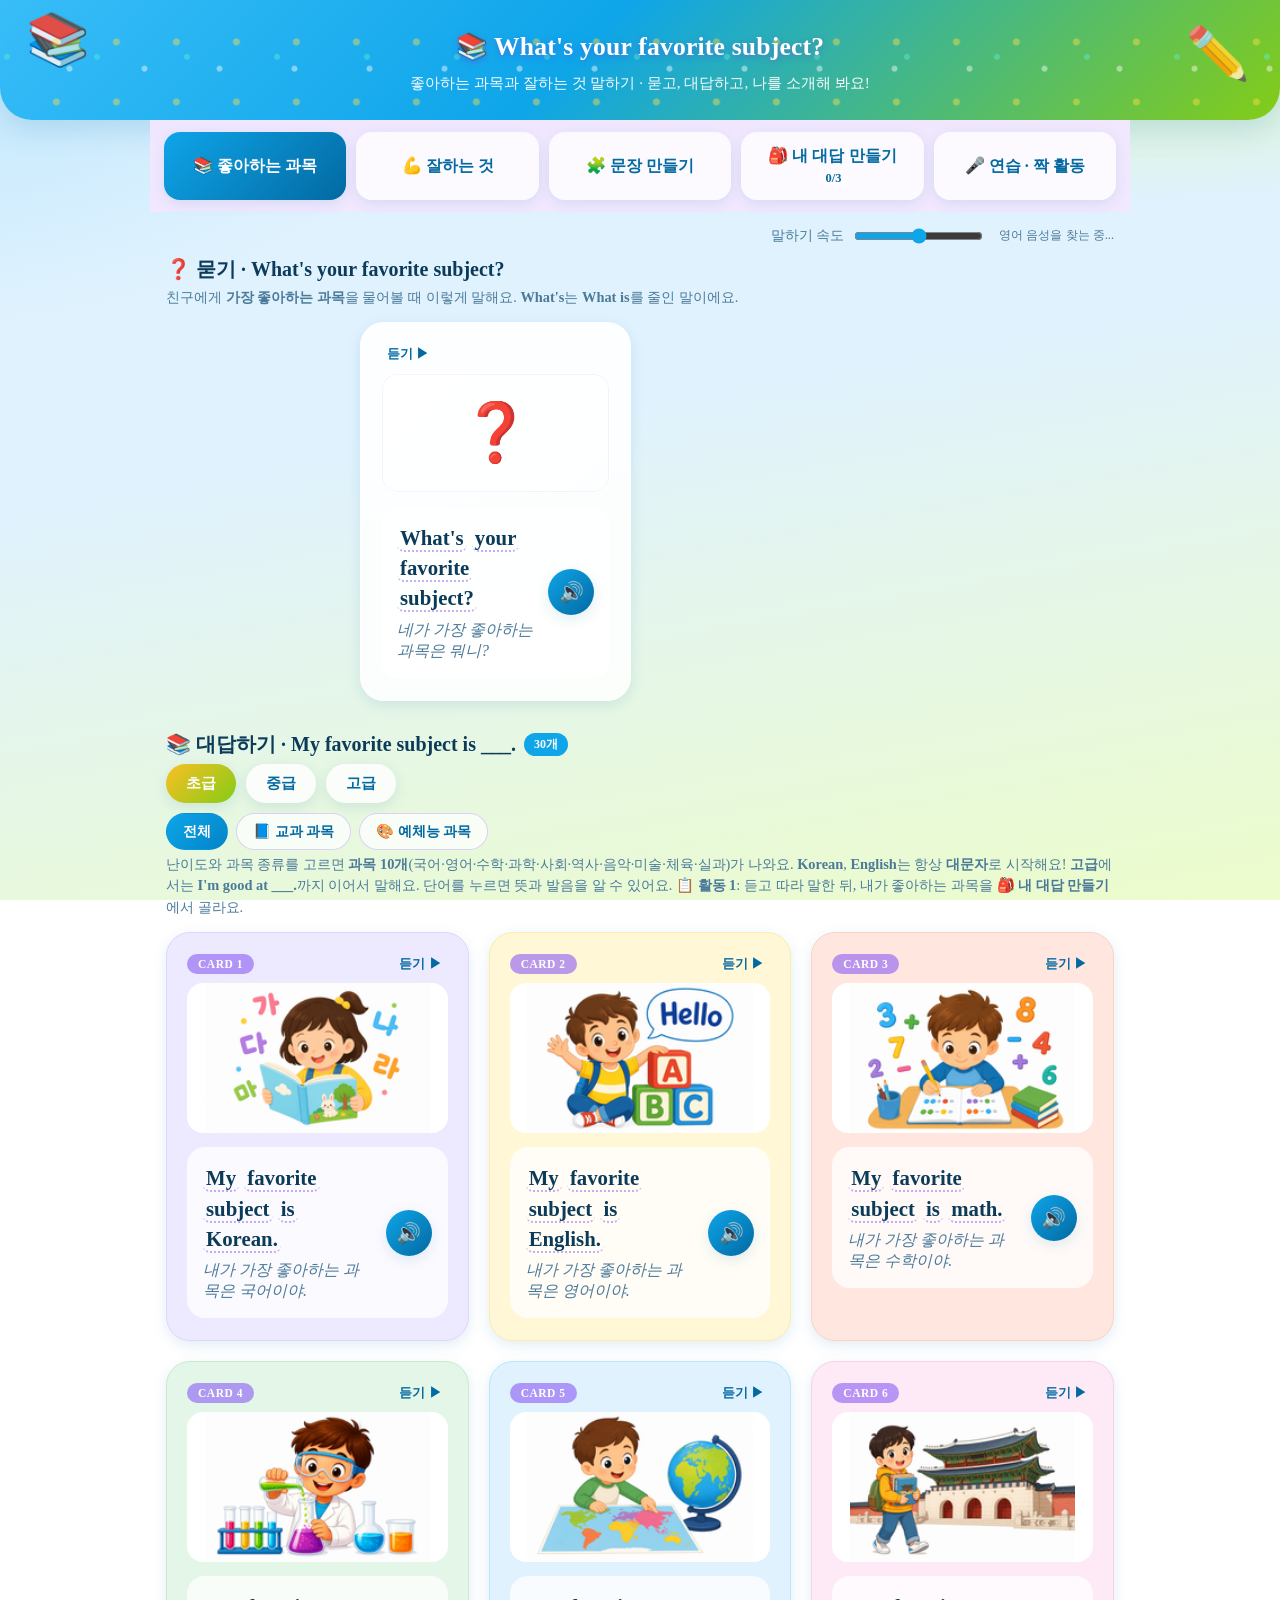
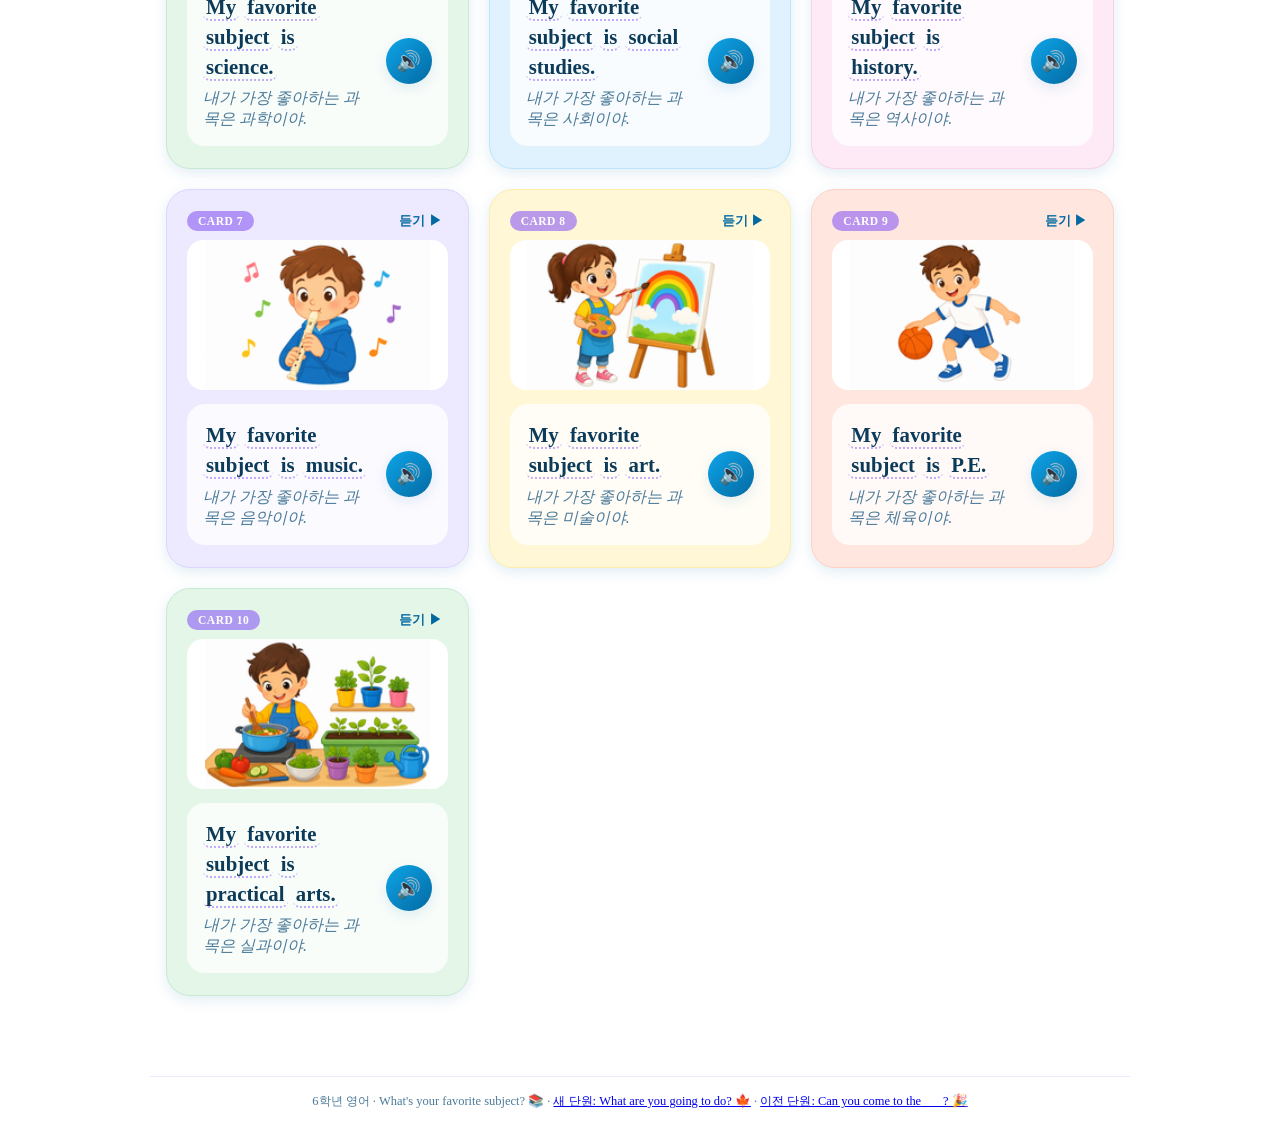
==== favorite-subject/index.html @ bb38588b "Add 'What are you going to do?' unit app (autumn theme) - Root app for Unit 9: activity cards (easy/" ====
<!DOCTYPE html>
<html lang="ko">
<head>
  <meta charset="UTF-8" />
  <meta name="viewport" content="width=device-width, initial-scale=1.0" />
  <title>What's your favorite subject? · 좋아하는 과목 말하기</title>
  <link rel="stylesheet" href="https://hangeul.pstatic.net/hangeul_static/css/nanum-square-round.css" />
  <link rel="stylesheet" href="style.css" />
  <style>
    /* 📚 학교 테마 — 기존 파티 테마 색만 바꿈 */
    :root {
      --bg1: #e0f2fe; --bg2: #ecfccb;
      --primary: #0ea5e9; --primary-dark: #0369a1;
      --accent: #84cc16; --sea: #0284c7;
      --text: #0c3b5a; --muted: #4b7a99;
      --ring: rgba(14, 165, 233, 0.4);
      --shadow: 0 10px 30px rgba(3, 105, 161, 0.16);
      --shadow-sm: 0 4px 14px rgba(3, 105, 161, 0.12);
    }
    body {
      background:
        radial-gradient(900px 500px at 90% -8%, #d9f99d 0%, transparent 55%),
        radial-gradient(1100px 600px at -10% 0%, #bae6fd 0%, transparent 55%),
        linear-gradient(170deg, var(--bg1) 0%, #e0f2fe 45%, var(--bg2) 100%);
      background-attachment: fixed;
    }
    .app-header { background: linear-gradient(135deg, #38bdf8 0%, #0ea5e9 45%, #84cc16 100%); }
    .question-card { max-width: 560px; margin: 0 auto; }
    /* Canva 그림: 잘리지 않게 전체 표시 */
    .card .photo { object-fit: contain; background: #fff; }
  </style>
</head>
<body>
  <header class="app-header">
    <div class="balloon balloon1">📚</div>
    <div class="balloon balloon2">✏️</div>
    <div class="confetti"></div>
    <h1>📚 What's your favorite subject?</h1>
    <p class="subtitle">좋아하는 과목과 잘하는 것 말하기 · 묻고, 대답하고, 나를 소개해 봐요!</p>
  </header>

  <nav class="tabs">
    <button class="tab-btn active" data-tab="suggest">📚 좋아하는 과목</button>
    <button class="tab-btn" data-tab="answer">💪 잘하는 것</button>
    <button class="tab-btn" data-tab="meet">🧩 문장 만들기</button>
    <button class="tab-btn" data-tab="build">🎒 내 대답 만들기 <span id="set-count" class="tab-count">0/3</span></button>
    <button class="tab-btn" data-tab="practice">🎤 연습 · 짝 활동</button>
  </nav>

  <div class="toolbar">
    <label class="speed-control">말하기 속도
      <input id="rate" type="range" min="0.6" max="1.1" step="0.05" value="0.85" />
    </label>
    <span id="voice-status" class="voice-status"></span>
  </div>

  <main>
    <!-- ===== 좋아하는 과목 (My favorite subject is ~.) ===== -->
    <section id="tab-suggest" class="tab-panel active">
      <div class="section-block">
        <h2>❓ 묻기 · What's your favorite subject?</h2>
        <p class="hint">친구에게 <b>가장 좋아하는 과목</b>을 물어볼 때 이렇게 말해요. <b>What's</b>는 <b>What is</b>를 줄인 말이에요.</p>
        <div id="question-grid" class="card-grid question-card"></div>
      </div>
      <div class="section-block">
        <h2>📚 대답하기 · My favorite subject is ___. <span class="count">30개</span></h2>
        <div class="level-switch">
          <button class="level-btn active" data-level="beginner">초급</button>
          <button class="level-btn" data-level="intermediate">중급</button>
          <button class="level-btn" data-level="advanced">고급</button>
        </div>
        <div class="cat-switch">
          <button class="cat-btn active" data-cat="all">전체</button>
          <button class="cat-btn" data-cat="main">📘 교과 과목</button>
          <button class="cat-btn" data-cat="arts">🎨 예체능 과목</button>
        </div>
        <p class="hint">난이도와 과목 종류를 고르면 <b>과목 10개</b>(국어·영어·수학·과학·사회·역사·음악·미술·체육·실과)가 나와요. <b>Korean</b>, <b>English</b>는 항상 <b>대문자</b>로 시작해요! <b>고급</b>에서는 <b>I'm good at ___.</b>까지 이어서 말해요. 단어를 누르면 뜻과 발음을 알 수 있어요. <b>📋 활동 1</b>: 듣고 따라 말한 뒤, 내가 좋아하는 과목을 <b>🎒 내 대답 만들기</b>에서 골라요.</p>
        <div id="suggestion-grid" class="card-grid five"></div>
      </div>
    </section>

    <!-- ===== 잘하는 것 (I'm good at ~.) ===== -->
    <section id="tab-answer" class="tab-panel">
      <p class="hint" style="margin-bottom:18px">💡 좋아하는 과목을 말한 뒤 <b>I'm good at ___.</b> 으로 <b>내가 잘하는 것</b>을 말해요. <b>I'm</b>은 <b>I am</b>을 줄인 말이고, <b>at</b> 뒤에는 <b>singing, dancing</b>처럼 <b>-ing</b> 모양이 와요.</p>
      <div class="section-block">
        <h2>💪 잘하는 것 · I'm good at ___. <span class="count">10개</span></h2>
        <p class="hint">카드를 보고 듣고 따라 말해요.</p>
        <div id="accept-grid" class="card-grid five"></div>
      </div>
      <div class="section-block">
        <h2>✍️ 빈칸 채우기 <span class="count">10개</span></h2>
        <p class="hint">내가 잘하는 것을 골라 빈칸을 채워요.</p>
        <div class="fill-box" id="refuse-fill">
          <div class="fill-pattern">I'm good at <span class="blank" id="refuse-blank">________</span>.</div>
          <div class="fill-ko" id="refuse-ko">나는 ________을(를) 잘해.</div>
          <div class="chip-group-title">💪 잘하는 것 (I'm good at ___.)</div>
          <div id="refuse-chips" class="chip-row wrap"></div>
          <div class="fill-actions" id="refuse-actions"></div>
        </div>
      </div>
    </section>

    <!-- ===== 문장 만들기 (My favorite subject is ~. I'm good at ~.) ===== -->
    <section id="tab-meet" class="tab-panel">
      <p class="hint" style="margin-bottom:18px">💡 <b>What's your favorite subject?</b> 라는 질문을 받으면 <b>좋아하는 과목</b>과 <b>잘하는 것</b>을 이어서 말해 봐요.</p>
      <div class="section-block">
        <h2>🧩 두 문장 이어 말하기 <span class="count">과목 10 · 잘하는 것 10</span></h2>
        <p class="hint">과목과 잘하는 것을 골라 빈칸을 채우면 문장이 완성돼요. 완성된 문장을 들어 보세요.</p>
        <div class="fill-box" id="meet-fill">
          <div class="fill-pattern">My favorite subject is <span class="blank" id="meet-place-blank">________</span><span id="meet-place-dot">.</span> I'm good at <span class="blank" id="meet-time-blank">________</span>.</div>
          <div class="fill-ko" id="meet-ko">내가 가장 좋아하는 과목은 ________이야. 나는 ________을(를) 잘해.</div>
          <div class="chip-group-title">📚 과목 (Subject)</div>
          <div id="meet-place-chips" class="chip-row wrap"></div>
          <div class="chip-group-title">💪 잘하는 것 (Good at)</div>
          <div id="meet-time-chips" class="chip-row wrap"></div>
          <div class="fill-actions" id="meet-actions"></div>
        </div>
      </div>
    </section>

    <!-- ===== 🎒 내 대답 만들기 (카드 3개) ===== -->
    <section id="tab-build" class="tab-panel">
      <div class="section-block">
        <h2>🎒 내 대답 만들기 <span class="count">3개</span></h2>
        <p class="hint"><b>📋 활동 2</b>: 내가 할 대답 카드를 <b>3개</b> 만들어요. 카드마다 <b>좋아하는 과목 1개</b>와 <b>잘하는 것 1개</b>를 고르면 돼요. 다 만들면 아래 <b>📝 활동지에 적기</b> 표를 보고 영어로 옮겨 적고, <b>🎤 연습 · 짝 활동</b>에서 말해 봐요.</p>

        <div class="set-tabs" id="set-tabs">
          <button class="set-tab active" data-set="0">카드 1</button>
          <button class="set-tab" data-set="1">카드 2</button>
          <button class="set-tab" data-set="2">카드 3</button>
        </div>

        <div class="fill-box dialog-box">
          <div class="br-dialogue">
            <div class="br-line line-a">
              <span class="br-who">🙋 친구</span>
              <div class="br-bubble">
                <div class="br-sentence" id="set-question"></div>
                <div class="br-ko">네가 가장 좋아하는 과목은 뭐니?</div>
              </div>
              <button class="speak-btn small" id="set-speak-invite" aria-label="이 줄 듣기">🔊</button>
            </div>
            <div class="br-line line-b">
              <span class="br-who">🙆 나</span>
              <div class="br-bubble">
                <div class="br-sentence">My favorite subject is <span class="blank" id="set-event">________</span><span id="set-event-dot">.</span></div>
                <div class="br-ko" id="set-event-ko">내가 가장 좋아하는 과목은 ________이야.</div>
              </div>
              <button class="speak-btn small" id="set-speak-answer" aria-label="이 줄 듣기">🔊</button>
            </div>
            <div class="br-line line-b">
              <span class="br-who">🙆 나</span>
              <div class="br-bubble">
                <div class="br-sentence">I'm good at <span class="blank" id="set-place">________</span>.</div>
                <div class="br-ko" id="set-meet-ko">나는 ________을(를) 잘해.</div>
              </div>
              <button class="speak-btn small" id="set-speak-meet" aria-label="이 줄 듣기">🔊</button>
            </div>
          </div>
          <div class="dlg-status" id="set-status"></div>
          <div class="fill-actions">
            <button id="set-listen" class="btn primary" disabled>🔊 대화 듣기</button>
            <button id="set-random" class="btn ghost">🎲 무작위로 채우기</button>
            <button id="set-clear" class="btn ghost">🧹 이 카드 비우기</button>
          </div>
        </div>

        <div class="build-step">
          <h3 class="build-label">1️⃣ 좋아하는 과목 고르기 <span class="build-sub">My favorite subject is ___.</span></h3>
          <div id="build-events"></div>
        </div>
        <div class="build-step">
          <h3 class="build-label">2️⃣ 잘하는 것 고르기 <span class="build-sub">I'm good at ___.</span></h3>
          <div id="build-place" class="chip-row wrap"></div>
        </div>
      </div>

      <div class="section-block">
        <h2>📝 활동지에 적기 <span class="count">활동 2</span></h2>
        <p class="hint">영어 문장을 보고 그대로 옮겨 적어요. 🔊를 누르면 읽어 줘요.</p>
        <div id="sheet-summary" class="sheet-table"></div>
      </div>
    </section>

    <!-- ===== 🎤 연습 · 짝 활동 ===== -->
    <section id="tab-practice" class="tab-panel">
      <div class="section-block">
        <h2>👫 짝 활동 카드 <span class="count">활동 3</span></h2>
        <p class="hint"><b>📋 활동 3</b>: 짝에게 <b>What's your favorite subject?</b> 라고 물어요. 친구가 대답하면 활동지에 <b>친구 이름 · 좋아하는 과목 · 잘하는 것</b>을 적어요. 친구가 나에게 물으면 내 카드를 보고 대답해요!</p>
        <div id="pair-cards" class="pair-cards"></div>
      </div>
      <div class="section-block">
        <h2>🎤 컴퓨터와 미리 연습하기</h2>
        <p class="hint">짝 활동 전에 혼자 연습해요. 줄마다 <b>🎙️ 말하기</b>로 정확도를 재고, <b>🎭 역할극</b>에서 내가 <b>A(묻는 사람)</b> 또는 <b>B(대답하는 사람)</b>를 맡으면 컴퓨터가 상대 역할을 읽어 줘요. (Chrome 권장)</p>
        <p id="practice-empty" class="practice-empty">
          아직 만든 카드가 없어요! <b>🎒 내 대답 만들기</b> 탭에서 과목과 잘하는 것을 골라 보세요.
        </p>
        <div id="practice-list" class="practice-list"></div>
      </div>
    </section>

  </main>

  <footer class="app-footer">
    <span class="voice-status">6학년 영어 · What's your favorite subject? 📚 · <a href="../index.html">새 단원: What are you going to do? 🍁</a> · <a href="../invite/index.html">이전 단원: Can you come to the ___? 🎉</a></span>
  </footer>

  <script src="data.js"></script>
  <script src="app.js"></script>
</body>
</html>
---- favorite-subject/style.css ----
:root {
  /* 🎉 파티 테마 — 보라·핑크·풍선 */
  --bg1: #f3e8ff;
  --bg2: #fff1f2;
  --primary: #8b5cf6;     /* 보라 */
  --primary-dark: #6d28d9;/* 진한 보라 */
  --accent: #f472b6;      /* 핑크 */
  --sun: #fbbf24;         /* 노랑(풍선) */
  --sea: #ec4899;         /* 진한 핑크 */
  --pos: #10b981;
  --neg: #f43f5e;
  --wish: #f59e0b;
  --card: rgba(255, 255, 255, 0.88);
  --text: #3b1d5e;
  --muted: #8b6fa8;
  --ring: rgba(139, 92, 246, 0.4);
  --shadow: 0 10px 30px rgba(109, 40, 217, 0.16);
  --shadow-sm: 0 4px 14px rgba(109, 40, 217, 0.12);
  /* 영어는 Comic Sans, 한글은 나눔라운드(NanumSquareRound) */
  --font: "Comic Sans MS", "Comic Sans", "NanumSquareRound", "Chalkboard SE", "Comic Neue", cursive;
}

* { box-sizing: border-box; font-family: var(--font); }

body {
  margin: 0;
  color: var(--text);
  background:
    radial-gradient(900px 500px at 90% -8%, #fbcfe8 0%, transparent 55%),
    radial-gradient(1100px 600px at -10% 0%, #ddd6fe 0%, transparent 55%),
    linear-gradient(170deg, var(--bg1) 0%, #ede9fe 45%, var(--bg2) 100%);
  background-attachment: fixed;
  min-height: 100vh;
  -webkit-tap-highlight-color: transparent;
}

/* ===== Header (파티 배너) ===== */
.app-header {
  position: relative; overflow: hidden;
  text-align: center;
  padding: 30px 16px 26px;
  background: linear-gradient(135deg, #a78bfa 0%, #8b5cf6 45%, #ec4899 100%);
  color: #fff;
  border-radius: 0 0 32px 32px;
  box-shadow: var(--shadow);
}
.app-header h1 { position: relative; z-index: 2; margin: 0; font-size: 1.6rem; letter-spacing: 0.2px; line-height: 1.35; text-shadow: 0 2px 6px rgba(109,40,217,0.35); }
.subtitle { position: relative; z-index: 2; margin: 8px 0 0; opacity: 0.97; font-size: 0.95rem; }
/* 풍선 */
.app-header .balloon {
  position: absolute; z-index: 1; font-size: 3.2rem; opacity: 0.9;
  animation: float 4s ease-in-out infinite;
}
.balloon1 { top: 10px; left: 26px; }
.balloon2 { top: 24px; right: 30px; font-size: 2.6rem; animation-delay: 1.5s; }
@keyframes float { 0%,100% { transform: translateY(0) rotate(-4deg); } 50% { transform: translateY(-10px) rotate(4deg); } }
/* 색종이 */
.app-header .confetti {
  position: absolute; inset: 0; z-index: 1; pointer-events: none;
  background:
    radial-gradient(circle, #fde047 3px, transparent 4px) 12% 20% / 60px 60px repeat,
    radial-gradient(circle, #ffffff 2.5px, transparent 3.5px) 40% 70% / 75px 75px repeat,
    radial-gradient(circle, #5eead4 2.5px, transparent 3.5px) 80% 40% / 90px 90px repeat;
  opacity: 0.45;
}

/* ===== 상단 도구막대 (말하기 속도) ===== */
.toolbar {
  max-width: 980px; margin: 14px auto 0; padding: 0 16px;
  display: flex; align-items: center; justify-content: flex-end; gap: 14px; flex-wrap: wrap;
}

/* ===== Tabs ===== */
.tabs {
  display: flex; gap: 10px; justify-content: center;
  margin: 20px auto; padding: 0 14px; max-width: 980px; flex-wrap: wrap;
}
.tab-btn {
  flex: 1; min-width: 150px; max-width: 240px; padding: 13px 10px;
  border: none; border-radius: 16px;
  background: rgba(255, 255, 255, 0.78);
  color: var(--primary-dark); font-size: 1.02rem; font-weight: 700;
  cursor: pointer; backdrop-filter: blur(6px);
  box-shadow: var(--shadow-sm); transition: transform 0.12s, background 0.2s, color 0.2s;
}
.tab-btn.active {
  background: linear-gradient(135deg, var(--primary), var(--primary-dark));
  color: #fff;
}
.tab-btn:active { transform: scale(0.96); }

main { max-width: 980px; margin: 0 auto; padding: 0 16px 50px; }
.tab-panel { display: none; }
.tab-panel.active { display: block; animation: fade 0.28s ease; }
@keyframes fade { from { opacity: 0; transform: translateY(8px); } to { opacity: 1; } }

/* ===== Sections ===== */
.section-block { margin-bottom: 30px; }
.section-block h2 { font-size: 1.25rem; margin: 10px 0 4px; display: flex; align-items: center; gap: 8px; }
.count {
  font-size: 0.75rem; font-weight: 700; color: #fff;
  background: var(--primary); padding: 3px 10px; border-radius: 20px;
}
.hint { color: var(--muted); margin: 4px 0 14px; font-size: 0.9rem; line-height: 1.5; }

/* ===== Card grid ===== */
.card-grid {
  display: grid;
  grid-template-columns: repeat(auto-fill, minmax(230px, 1fr));
  gap: 18px;
}
.card-grid.five { grid-template-columns: repeat(3, minmax(0, 1fr)); gap: 20px; }

/* ===== 난이도 선택 ===== */
.level-switch { display: flex; gap: 10px; margin: 6px 0 4px; flex-wrap: wrap; }
.level-btn {
  border: none; cursor: pointer;
  padding: 9px 20px; border-radius: 999px;
  background: rgba(255, 255, 255, 0.8);
  color: var(--primary-dark); font-weight: 700; font-size: 0.95rem;
  box-shadow: var(--shadow-sm); transition: transform 0.1s, background 0.2s, color 0.2s;
}
.level-btn.active {
  background: linear-gradient(135deg, var(--sun), var(--accent));
  color: #fff;
}
.level-btn:active { transform: scale(0.95); }

/* ===== 활동 종류 선택 ===== */
.cat-switch { display: flex; gap: 8px; margin: 10px 0 4px; flex-wrap: wrap; }
.cat-btn {
  border: 1.5px solid rgba(139, 92, 246, 0.28); cursor: pointer;
  padding: 8px 16px; border-radius: 999px;
  background: rgba(255, 255, 255, 0.75);
  color: var(--primary-dark); font-weight: 700; font-size: 0.9rem;
  transition: transform 0.1s, background 0.2s, color 0.2s, border-color 0.2s;
}
.cat-btn.active {
  background: linear-gradient(135deg, var(--primary), var(--sea));
  color: #fff; border-color: transparent;
}
.cat-btn:active { transform: scale(0.95); }

.card {
  position: relative;
  background: var(--card);
  border: 1.5px solid rgba(255, 255, 255, 0.7);
  border-radius: 24px;
  padding: 18px 20px 22px;
  box-shadow: var(--shadow-sm);
  transition: transform 0.15s, box-shadow 0.2s;
}
.card:hover { transform: translateY(-3px); box-shadow: var(--shadow); }
.card.speaking { box-shadow: 0 0 0 3px var(--ring), var(--shadow); }

/* 윗줄: CARD 태그 + 듣기 */
.card-top { display: flex; align-items: center; justify-content: space-between; margin-bottom: 6px; }
.card-tag {
  font-size: 0.72rem; font-weight: 800; letter-spacing: 0.5px;
  color: #fff; background: rgba(139, 92, 246, 0.6);
  padding: 4px 11px; border-radius: 999px;
}
.card-tag:empty { display: none; }
.listen-all {
  border: none; cursor: pointer; background: transparent;
  color: var(--primary-dark); font-weight: 800; font-size: 0.82rem;
  padding: 4px 6px; border-radius: 10px; transition: background 0.15s;
}
.listen-all:hover { background: rgba(139, 92, 246, 0.12); }
.listen-all:active { transform: scale(0.94); }

.card .emoji {
  display: flex; align-items: center; justify-content: center;
  height: 120px; margin: 4px 0 14px; border-radius: 16px;
  font-size: 3.6rem; line-height: 1;
  background: linear-gradient(135deg, rgba(255,255,255,0.85), rgba(255,255,255,0.45));
  border: 1.5px solid rgba(255,255,255,0.9);
  box-shadow: inset 0 0 0 1px rgba(139, 92, 246, 0.08);
}
.card .photo {
  display: block; width: 100%; height: 150px; object-fit: cover;
  border-radius: 16px; margin: 4px 0 14px; background: rgba(255,255,255,0.5);
}

/* 안쪽 문장 박스 */
.sentence-box {
  display: flex; align-items: center; gap: 12px;
  background: rgba(255, 255, 255, 0.78);
  border-radius: 18px; padding: 16px 16px;
  text-align: left;
}
.sentence-text { flex: 1; }
.card .en { font-weight: 700; font-size: 1.3rem; line-height: 1.45; color: var(--text); }
.card .ko { color: var(--muted); font-size: 1.0rem; margin-top: 6px; font-style: italic; }

.speak-btn {
  flex-shrink: 0; width: 46px; height: 46px; border: none; cursor: pointer;
  border-radius: 50%; font-size: 1.25rem;
  background: linear-gradient(135deg, var(--primary), var(--primary-dark));
  box-shadow: var(--shadow-sm); transition: transform 0.1s, filter 0.2s;
}
.speak-btn:hover { filter: brightness(1.08); }
.speak-btn:active { transform: scale(0.9); }

/* ===== 카드 파스텔 색 (파티 톤) ===== */
.card.tone-0 { background: #ede9fe; border-color: #ddd6fe; } /* 라벤더 */
.card.tone-1 { background: #fff7d6; border-color: #fdeeaa; } /* 레몬 */
.card.tone-2 { background: #ffe7e0; border-color: #ffd0c4; } /* 코랄 */
.card.tone-3 { background: #e3f6e8; border-color: #c7ebd1; } /* 민트 */
.card.tone-4 { background: #e0f2fe; border-color: #bae6fd; } /* 하늘 */
.card.tone-5 { background: #fdeaf6; border-color: #f7d2e8; } /* 핑크 */

/* 화면이 좁아지면 열 수 줄이기 */
@media (max-width: 900px) {
  .card-grid.five { grid-template-columns: repeat(2, minmax(0, 1fr)); }
}
@media (max-width: 560px) {
  .card-grid.five { grid-template-columns: 1fr; }
}

/* ⭐ 연습 목록 담기 버튼 */
.select-btn {
  width: 100%; margin-top: 12px; border: none; cursor: pointer;
  padding: 11px 14px; border-radius: 14px; font-weight: 800; font-size: 0.92rem;
  background: rgba(255, 255, 255, 0.9); color: var(--primary-dark);
  border: 2px solid rgba(139, 92, 246, 0.3);
  transition: transform 0.1s, background 0.2s, color 0.2s;
}
.select-btn.on { background: linear-gradient(135deg, #fbbf24, #f59e0b); color: #fff; border-color: transparent; }
.select-btn:active { transform: scale(0.97); }

/* 탭의 선택 개수 배지 */
.tab-count {
  display: inline-block; min-width: 20px; padding: 1px 7px; margin-left: 2px;
  font-size: 0.78rem; border-radius: 999px;
  background: rgba(255, 255, 255, 0.45); color: inherit;
}
.tab-btn.active .tab-count { background: rgba(255, 255, 255, 0.3); }

/* ===== 🧩 문장 만들기 ===== */
.builder { max-width: 860px; margin: 0 auto; }
/* ① 할 일  /  ② 언제·어디서·누구와  를 좌우로 나란히 (가로 배열) */
.build-steps { display: grid; grid-template-columns: minmax(0, 1fr) minmax(0, 1fr); gap: 16px; align-items: start; }
.build-steps .build-step { margin-bottom: 0; height: 100%; min-width: 0; }
@media (max-width: 760px) { .build-steps { grid-template-columns: minmax(0, 1fr); } }
.build-step {
  background: rgba(255, 255, 255, 0.7);
  border: 1.5px solid rgba(139, 92, 246, 0.18);
  border-radius: 20px; padding: 16px 18px; margin-bottom: 16px;
  box-shadow: var(--shadow-sm);
}
.build-label { margin: 0 0 10px; font-size: 1.08rem; color: var(--primary-dark); }
.build-sub { font-size: 0.82rem; font-weight: 600; color: var(--muted); }
#build-events .chip-group-title:first-child { margin-top: 0; }
.chip-group-title { margin: 14px 0 7px; font-size: 0.92rem; font-weight: 800; color: var(--primary-dark); }
.chip-row { display: flex; flex-wrap: wrap; gap: 9px; }
.chip {
  border: 2px solid rgba(139, 92, 246, 0.25); cursor: pointer;
  padding: 9px 15px; border-radius: 999px; font-size: 0.95rem; font-weight: 700;
  background: #fff; color: var(--primary-dark);
  transition: transform 0.1s, background 0.2s, color 0.2s, border-color 0.2s;
}
.chip:hover { border-color: var(--primary); }
.chip:active { transform: scale(0.95); }
.chip.act.on { background: linear-gradient(135deg, var(--primary), var(--primary-dark)); color: #fff; border-color: transparent; }
.chip.when.on { background: linear-gradient(135deg, var(--sea), var(--primary)); color: #fff; border-color: transparent; }
.chip.where.on { background: linear-gradient(135deg, var(--sun), var(--accent)); color: #fff; border-color: transparent; }

.build-actions { display: flex; gap: 10px; justify-content: center; margin: 4px 0 18px; flex-wrap: wrap; }
.btn {
  padding: 12px 20px; border: none; border-radius: 14px;
  background: rgba(255, 255, 255, 0.9); color: var(--primary-dark);
  font-size: 1rem; font-weight: 800; cursor: pointer;
  box-shadow: var(--shadow-sm); transition: transform 0.1s, filter 0.2s;
}
.btn:hover { filter: brightness(1.04); }
.btn:active { transform: scale(0.95); }
.btn.primary { background: linear-gradient(135deg, var(--primary), var(--primary-dark)); color: #fff; }
.btn.ghost { background: rgba(255,255,255,0.7); border: 2px solid rgba(139,92,246,0.3); }

.build-result {
  border-radius: 22px; padding: 24px 22px; text-align: center;
  box-shadow: var(--shadow); transition: background 0.2s, border-color 0.2s;
}
.build-result.empty {
  background: rgba(255,255,255,0.6); color: var(--muted);
  border: 2px dashed rgba(139, 92, 246, 0.35); font-size: 1.05rem;
}
.build-result.ok { background: #ecfdf5; border: 2.5px solid var(--pos); }
.build-result.bad { background: #fff7ed; border: 2.5px solid var(--wish); }
.br-badge { font-size: 1.05rem; font-weight: 800; margin-bottom: 10px; }
.build-result.ok .br-badge { color: var(--pos); }
.build-result.bad .br-badge { color: #d97706; }
.br-sentence { font-size: 1.9rem; font-weight: 800; line-height: 1.4; color: var(--primary-dark); margin: 6px 0; }
.br-ko { color: var(--text); font-size: 1.1rem; margin-top: 6px; }
.br-note { color: var(--text); font-size: 1.02rem; line-height: 1.6; margin-top: 4px; }
.br-actions { display: flex; gap: 10px; justify-content: center; margin-top: 18px; flex-wrap: wrap; }

/* 연습 탭 - 담은 문장을 한 그리드에 카드로 펼치기 */
.practice-grid { grid-template-columns: repeat(auto-fill, minmax(250px, 1fr)); gap: 16px; }

/* 연습 카드의 출처 태그 색 */
.card-tag.tag-suggest { background: rgba(139, 92, 246, 0.75); }
.card-tag.tag-answer  { background: linear-gradient(135deg, #34d399, #059669); }
.card-tag.tag-meet    { background: linear-gradient(135deg, #fbbf24, #f59e0b); }
.card-tag.tag-combo   { background: linear-gradient(135deg, #f472b6, #db2777); }

/* 연습 카드는 조금 작게 */
.pcard { padding: 14px 16px 16px; display: flex; flex-direction: column; }
.pcard .photo { height: 108px; margin: 2px 0 10px; }
.pcard .emoji { font-size: 2.5rem; margin: 2px 0 8px; }
.pcard .en { font-size: 1.05rem; }
.pcard .ko { font-size: 0.85rem; margin-top: 4px; }
.pcard .sentence-box { padding: 12px; gap: 10px; }
.pcard .speak-btn { width: 40px; height: 40px; font-size: 1.1rem; }
.pcard .mic-area { margin-top: 12px; }
.pcard .mic-btn { width: 54px; height: 54px; font-size: 1.45rem; }
.pcard .mic-label { font-size: 0.82rem; margin-top: 8px; }
.pcard .pstats { font-size: 0.85rem; padding: 7px 8px; margin-top: 10px; }
.pcard .mic-feedback { font-size: 0.9rem; }
.pcol-title {
  font-size: 1.1rem; margin: 2px 0 12px; padding: 10px 14px; border-radius: 14px;
  background: rgba(255, 255, 255, 0.75); text-align: center;
}
.pcol:first-child .pcol-title { color: var(--primary-dark); border: 2px solid rgba(139,92,246,0.25); }
.pcol:last-child .pcol-title { color: #b45309; border: 2px solid rgba(245,158,11,0.3); }
@media (max-width: 760px) { .practice-cols { grid-template-columns: 1fr; } }

.practice-empty {
  text-align: center; color: var(--muted); font-size: 1rem;
  background: rgba(255, 255, 255, 0.6); border: 2px dashed rgba(139, 92, 246, 0.3);
  border-radius: 16px; padding: 26px 18px; line-height: 1.6;
}
.premove {
  border: none; cursor: pointer; width: 28px; height: 28px; border-radius: 50%;
  font-size: 0.85rem; font-weight: 800; line-height: 1;
  background: rgba(244, 63, 94, 0.12); color: var(--neg);
  transition: transform 0.1s, background 0.2s;
}
.premove:hover { background: rgba(244, 63, 94, 0.22); }
.premove:active { transform: scale(0.9); }
.mic-area { text-align: center; margin-top: 16px; }
.mic-btn {
  width: 66px; height: 66px; border-radius: 50%; border: none; cursor: pointer;
  display: inline-flex; align-items: center; justify-content: center; font-size: 1.8rem;
  background: linear-gradient(135deg, var(--primary), var(--primary-dark)); color: #fff;
  box-shadow: 0 6px 16px rgba(139, 92, 246, 0.4);
  transition: transform 0.1s, background 0.2s, box-shadow 0.2s;
}
.mic-btn:hover { filter: brightness(1.06); }
.mic-btn:active { transform: scale(0.92); }
.mic-btn:disabled { opacity: 0.5; cursor: default; }
.mic-btn.recording {
  background: linear-gradient(135deg, #ef4444, #dc2626);
  animation: micpulse 1s ease-in-out infinite;
}
@keyframes micpulse {
  0%   { box-shadow: 0 0 0 0 rgba(239, 68, 68, 0.55); }
  70%  { box-shadow: 0 0 0 16px rgba(239, 68, 68, 0); }
  100% { box-shadow: 0 0 0 0 rgba(239, 68, 68, 0); }
}
.mic-label { margin-top: 10px; font-size: 0.9rem; font-weight: 700; color: var(--muted); }

.pstats {
  margin-top: 12px; text-align: center; font-size: 0.95rem; color: var(--text);
  background: rgba(255, 255, 255, 0.75); border-radius: 12px; padding: 9px 10px;
}
.pstats .acc { color: var(--primary-dark); }
.pstats .best { color: var(--pos); }
.mic-feedback { margin-top: 10px; text-align: center; font-weight: 700; min-height: 22px; }
.mic-feedback.good { color: var(--pos); }
.mic-feedback.bad { color: var(--neg); }
.mic-feedback .heard { color: var(--muted); font-weight: 500; font-size: 0.85rem; }

/* 클릭 가능한 단어 */
.word {
  cursor: pointer;
  padding: 1px 3px;
  border-radius: 7px;
  border-bottom: 2px dotted rgba(139, 92, 246, 0.5);
  transition: background 0.15s, color 0.15s;
}
.word:hover { background: rgba(139, 92, 246, 0.14); }
.word:active { background: var(--primary); color: #fff; }

/* ===== 단어 뜻 풍선 popup ===== */
.word-popup {
  position: absolute; z-index: 1000;
  min-width: 150px; max-width: 260px;
  background: #fff;
  border: 1.5px solid var(--primary);
  border-radius: 16px;
  padding: 12px 14px;
  box-shadow: 0 12px 30px rgba(15, 58, 77, 0.22);
  text-align: center;
  animation: pop 0.16s ease;
}
.word-popup.hidden { display: none; }
@keyframes pop { from { opacity: 0; transform: scale(0.9); } to { opacity: 1; transform: scale(1); } }
.wp-word { font-size: 1.15rem; font-weight: 800; color: var(--primary-dark); }
.wp-meaning { margin-top: 4px; font-size: 0.98rem; color: var(--text); }
.wp-listen {
  margin-top: 10px; border: none; cursor: pointer;
  background: rgba(139, 92, 246, 0.12); color: var(--primary-dark);
  font-weight: 700; font-size: 0.8rem; padding: 6px 12px; border-radius: 10px;
}
.wp-listen:active { transform: scale(0.95); }

/* ===== Footer ===== */
.app-footer {
  max-width: 980px; margin: 0 auto; padding: 16px;
  display: flex; align-items: center; justify-content: center;
  gap: 12px; flex-wrap: wrap;
  border-top: 1px solid rgba(139, 92, 246, 0.15);
}
.speed-control { font-size: 0.85rem; color: var(--muted); display: flex; align-items: center; gap: 8px; }
.speed-control input { accent-color: var(--primary); }
.voice-status { font-size: 0.78rem; color: var(--muted); }

/* 탭 메뉴는 위에 고정해 어느 영역에서 스크롤하든 항상 보이도록 */
.tabs {
  position: sticky; top: 0; z-index: 30;
  background: rgba(243, 232, 255, 0.92);
  backdrop-filter: blur(6px);
  margin: 0 auto; padding: 12px 14px;
}

/* 시간(Time) 칩 선택 색 */
.chip.with.on { background: linear-gradient(135deg, #38bdf8, #0284c7); color: #fff; border-color: transparent; }
/* 장소(Place) 칩 선택 색 */
.chip.place.on { background: linear-gradient(135deg, #34d399, #059669); color: #fff; border-color: transparent; }

/* 3단계(약속 잡기)는 세 번째 칸에 — 3열 배치, 좁으면 1열 */
.build-steps { grid-template-columns: repeat(3, minmax(0, 1fr)); }
@media (max-width: 1000px) { .build-steps { grid-template-columns: minmax(0, 1fr) minmax(0, 1fr); } }
@media (max-width: 760px) { .build-steps { grid-template-columns: minmax(0, 1fr); } }
/* 거절했을 때 약속 단계 흐리게 */
.build-step.dimmed { opacity: 0.45; filter: grayscale(0.5); }

/* ===== 대화 결과 (A/B 말풍선) ===== */
.br-dialogue { display: flex; flex-direction: column; gap: 10px; margin: 8px 0 4px; text-align: left; }
.br-line { display: flex; align-items: center; gap: 10px; }
.br-line.line-b { flex-direction: row-reverse; }
.br-who { flex-shrink: 0; font-weight: 800; font-size: 0.9rem; color: var(--primary-dark); width: 62px; text-align: center; white-space: nowrap; }
.br-bubble {
  flex: 1; min-width: 0; background: rgba(255,255,255,0.9);
  border-radius: 18px; padding: 12px 16px;
  border: 2px solid rgba(139, 92, 246, 0.2);
}
.line-a .br-bubble { border-bottom-left-radius: 6px; }
.line-b .br-bubble { border-bottom-right-radius: 6px; background: #fdf2f8; border-color: rgba(244, 114, 182, 0.3); }
.br-dialogue .br-sentence { font-size: 1.35rem; margin: 0; }
.br-dialogue .br-ko { font-size: 0.95rem; margin-top: 4px; color: var(--muted); }
.speak-btn.small { width: 38px; height: 38px; font-size: 1rem; }
@media (max-width: 560px) {
  .br-dialogue .br-sentence { font-size: 1.1rem; }
  .br-who { width: 36px; font-size: 0.8rem; }
}

/* ===== 빈칸 채우기 (거절 · 약속) ===== */
.fill-box {
  background: rgba(255, 255, 255, 0.72);
  border: 1.5px solid rgba(139, 92, 246, 0.18);
  border-radius: 22px; padding: 20px 22px; box-shadow: var(--shadow-sm);
}
.fill-pattern {
  font-size: 1.9rem; font-weight: 800; line-height: 1.5; text-align: center;
  color: var(--primary-dark); margin: 4px 0 6px;
}
.fill-pattern .blank {
  display: inline-block; min-width: 120px; padding: 0 8px; border-radius: 12px;
  border-bottom: 4px solid var(--accent); color: var(--muted); letter-spacing: 1px;
}
.fill-pattern .blank.filled { background: #fdf2f8; color: var(--sea); letter-spacing: 0; border-bottom-color: var(--sea); }
.fill-ko { text-align: center; color: var(--text); font-size: 1.05rem; margin-bottom: 8px; }
.fill-box .chip-group-title { margin-top: 16px; }
.fill-actions { display: flex; gap: 10px; justify-content: center; flex-wrap: wrap; margin-top: 18px; }
.fill-actions:empty { display: none; }
@media (max-width: 560px) { .fill-pattern { font-size: 1.35rem; } .fill-pattern .blank { min-width: 90px; } }

/* ===== 🧩 대화 만들기: 말풍선 빈칸 미리보기 ===== */
.dialog-box { margin-bottom: 18px; }
.dlg-mode { display: flex; align-items: center; justify-content: flex-end; gap: 8px; margin-bottom: 10px; }
.dlg-mode-label { font-size: 0.85rem; font-weight: 700; color: var(--muted); }
.br-line.refusing .br-bubble { background: #fff1f2; border-color: #fda4af; }
@media (max-width: 520px) {
  .dlg-mode { justify-content: center; flex-wrap: wrap; }
}
.dialog-box .br-dialogue { margin: 0 0 12px; }
.dialog-box .br-sentence .blank {
  display: inline-block; min-width: 100px; padding: 0 6px; border-radius: 10px;
  border-bottom: 3px solid var(--accent); color: var(--muted); letter-spacing: 1px;
}
.dialog-box .br-sentence .blank.filled { background: #fdf2f8; color: var(--sea); letter-spacing: 0; border-bottom-color: var(--sea); }
.br-line.dimmed { opacity: 0.4; filter: grayscale(0.6); }
.dlg-status {
  text-align: center; font-weight: 800; font-size: 1.02rem; color: var(--primary-dark);
  background: rgba(255,255,255,0.8); border: 2px dashed rgba(139, 92, 246, 0.35);
  border-radius: 14px; padding: 10px 14px;
}
.dlg-status.ok { color: var(--pos); border-style: solid; border-color: var(--pos); background: #ecfdf5; }
.btn:disabled { opacity: 0.45; cursor: default; filter: none; transform: none; }
.btn.on { background: linear-gradient(135deg, #fbbf24, #f59e0b); color: #fff; }
.btn.small { padding: 9px 14px; font-size: 0.9rem; border-radius: 12px; }
.chip-row.wrap { flex-wrap: wrap; }

/* ===== 🎤 내 문장 연습: 목록형 ===== */
.practice-bar { display: flex; align-items: center; justify-content: space-between; gap: 10px; flex-wrap: wrap; margin-bottom: 14px; }
.practice-bar .cat-switch { margin: 0; }
.practice-list { display: flex; flex-direction: column; gap: 14px; }
.pcard {
  background: var(--card); border: 1.5px solid rgba(255,255,255,0.7); border-radius: 20px;
  padding: 12px 16px 14px; box-shadow: var(--shadow-sm);
}
.pcard .card-top { margin-bottom: 4px; }
.ptag-left { display: flex; align-items: center; gap: 8px; }
.ptag-emoji { font-size: 1.3rem; }
.prow { padding: 8px 0; border-top: 1px dashed rgba(139, 92, 246, 0.18); }
.prow:first-of-type, .pcard .card-top + .prow { border-top: none; }
.prow-main { display: flex; align-items: center; gap: 12px; }
.prow-text { flex: 1; min-width: 0; }
.prow-text .en { font-weight: 700; font-size: 1.15rem; line-height: 1.4; color: var(--text); }
.prow-text .ko { color: var(--muted); font-size: 0.9rem; margin-top: 2px; }
.prow-who { display: inline-block; font-size: 0.75rem; font-weight: 800; color: #fff; padding: 1px 8px; border-radius: 999px; margin-bottom: 2px; background: var(--primary); }
.prow.who-b .prow-who { background: var(--sea); }
.prow.who-b .prow-text .en { color: #9d174d; }
.pcard-dialog .prow.who-b { background: #fdf2f8; border-radius: 12px; padding-left: 8px; padding-right: 8px; }
.prow .mic-btn {
  width: auto; height: 42px; border-radius: 999px; padding: 0 14px; gap: 6px; font-size: 1rem;
  box-shadow: 0 4px 12px rgba(139, 92, 246, 0.35);
}
.prow .mic-btn .mic-txt { font-size: 0.88rem; font-weight: 800; }
.prow .pstats { margin: 0; padding: 6px 10px; font-size: 0.82rem; white-space: nowrap; }
.prow .mic-feedback { text-align: left; margin: 6px 0 0 58px; min-height: 0; font-size: 0.9rem; }
.prow.active { background: rgba(254, 226, 226, 0.5); border-radius: 12px; }
.prow.turn { outline: 3px solid var(--sun); outline-offset: -3px; border-radius: 12px; }
.ptools { display: flex; gap: 8px; flex-wrap: wrap; margin-top: 10px; padding-top: 10px; border-top: 1px solid rgba(139, 92, 246, 0.18); }
.role-note { margin-top: 8px; font-weight: 700; font-size: 0.92rem; color: var(--primary-dark); min-height: 20px; }
.role-note:empty { display: none; }
@media (max-width: 640px) {
  .prow-main { flex-wrap: wrap; }
  .prow-text { flex-basis: calc(100% - 50px); }
  .prow .pstats { flex: 1; }
  .prow .mic-feedback { margin-left: 0; }
}

/* ===== 🎒 내 행사 세트 ===== */
.set-tabs { display: flex; gap: 10px; margin: 6px 0 14px; flex-wrap: wrap; }
.set-tab {
  flex: 1; min-width: 120px; border: 2px solid rgba(139, 92, 246, 0.25); cursor: pointer;
  padding: 11px 14px; border-radius: 16px; background: rgba(255,255,255,0.8);
  color: var(--primary-dark); font-weight: 800; font-size: 1rem;
  transition: transform 0.1s, background 0.2s, color 0.2s;
}
.set-tab.done { border-color: var(--pos); }
.set-tab.active { background: linear-gradient(135deg, var(--primary), var(--primary-dark)); color: #fff; border-color: transparent; }
.set-tab:active { transform: scale(0.96); }
.chip.used { opacity: 0.45; }
.chip.used.on { opacity: 1; }
.blank.inline { display: inline-block; min-width: 90px; padding: 0 6px; border-bottom: 3px solid var(--accent); color: var(--muted); border-radius: 8px; }
.blank.inline.filled { color: var(--sea); border-bottom-color: var(--sea); background: #fdf2f8; }
.pset-title { font-weight: 800; color: var(--primary-dark); font-size: 1.05rem; }
.mode-switch { display: flex; gap: 6px; }
.mode-switch .cat-btn { padding: 6px 12px; font-size: 0.85rem; }
@media (max-width: 560px) { .pcard .card-top { flex-wrap: wrap; gap: 8px; } }

/* ===== 📝 워크시트에 적기 ===== */
.sheet-table { display: flex; flex-direction: column; gap: 8px; }
.sheet-row {
  display: grid; grid-template-columns: 150px 1fr 40px; align-items: center; gap: 12px;
  background: rgba(255,255,255,0.85); border: 1.5px solid rgba(139, 92, 246, 0.18);
  border-radius: 14px; padding: 10px 14px;
}
.sheet-row.empty .sheet-val { color: var(--muted); font-style: italic; }
.sheet-label { font-weight: 800; color: var(--primary-dark); font-size: 0.95rem; }
.sheet-val .en { font-weight: 700; font-size: 1.15rem; color: var(--text); }
.sheet-val .ko { font-size: 0.85rem; color: var(--muted); margin-top: 2px; }
@media (max-width: 560px) { .sheet-row { grid-template-columns: 1fr 40px; } .sheet-label { grid-column: 1 / -1; } }

/* ===== 👫 짝 활동 카드 ===== */
.pair-cards { display: grid; grid-template-columns: repeat(3, minmax(0, 1fr)); gap: 16px; }
@media (max-width: 900px) { .pair-cards { grid-template-columns: 1fr; } }
.pair-card { border-radius: 22px; padding: 16px 18px; box-shadow: var(--shadow-sm); border: 1.5px solid rgba(255,255,255,0.8); background: var(--card); }
.pair-card.tone-0 { background: #ede9fe; } .pair-card.tone-1 { background: #fff7d6; } .pair-card.tone-2 { background: #ffe7e0; }
.pair-head { display: flex; align-items: center; justify-content: space-between; margin-bottom: 8px; }
.pair-emoji { font-size: 2rem; }
.pair-line { background: rgba(255,255,255,0.85); border-radius: 14px; padding: 10px 12px; margin-top: 8px; }
.pair-line.friend { background: #fdf2f8; }
.pair-who { font-size: 0.8rem; font-weight: 800; color: var(--primary-dark); margin-bottom: 4px; }
.pair-en { font-weight: 800; font-size: 1.25rem; line-height: 1.4; color: var(--text); }
.pair-choice { display: flex; flex-direction: column; gap: 4px; font-weight: 700; font-size: 1rem; }
.pair-ok { color: var(--pos); } .pair-no { color: var(--neg); }
.pair-note { grid-column: 1 / -1; margin: 4px 0 0; }
.pair-cards .ptools { border-top: none; padding-top: 0; }
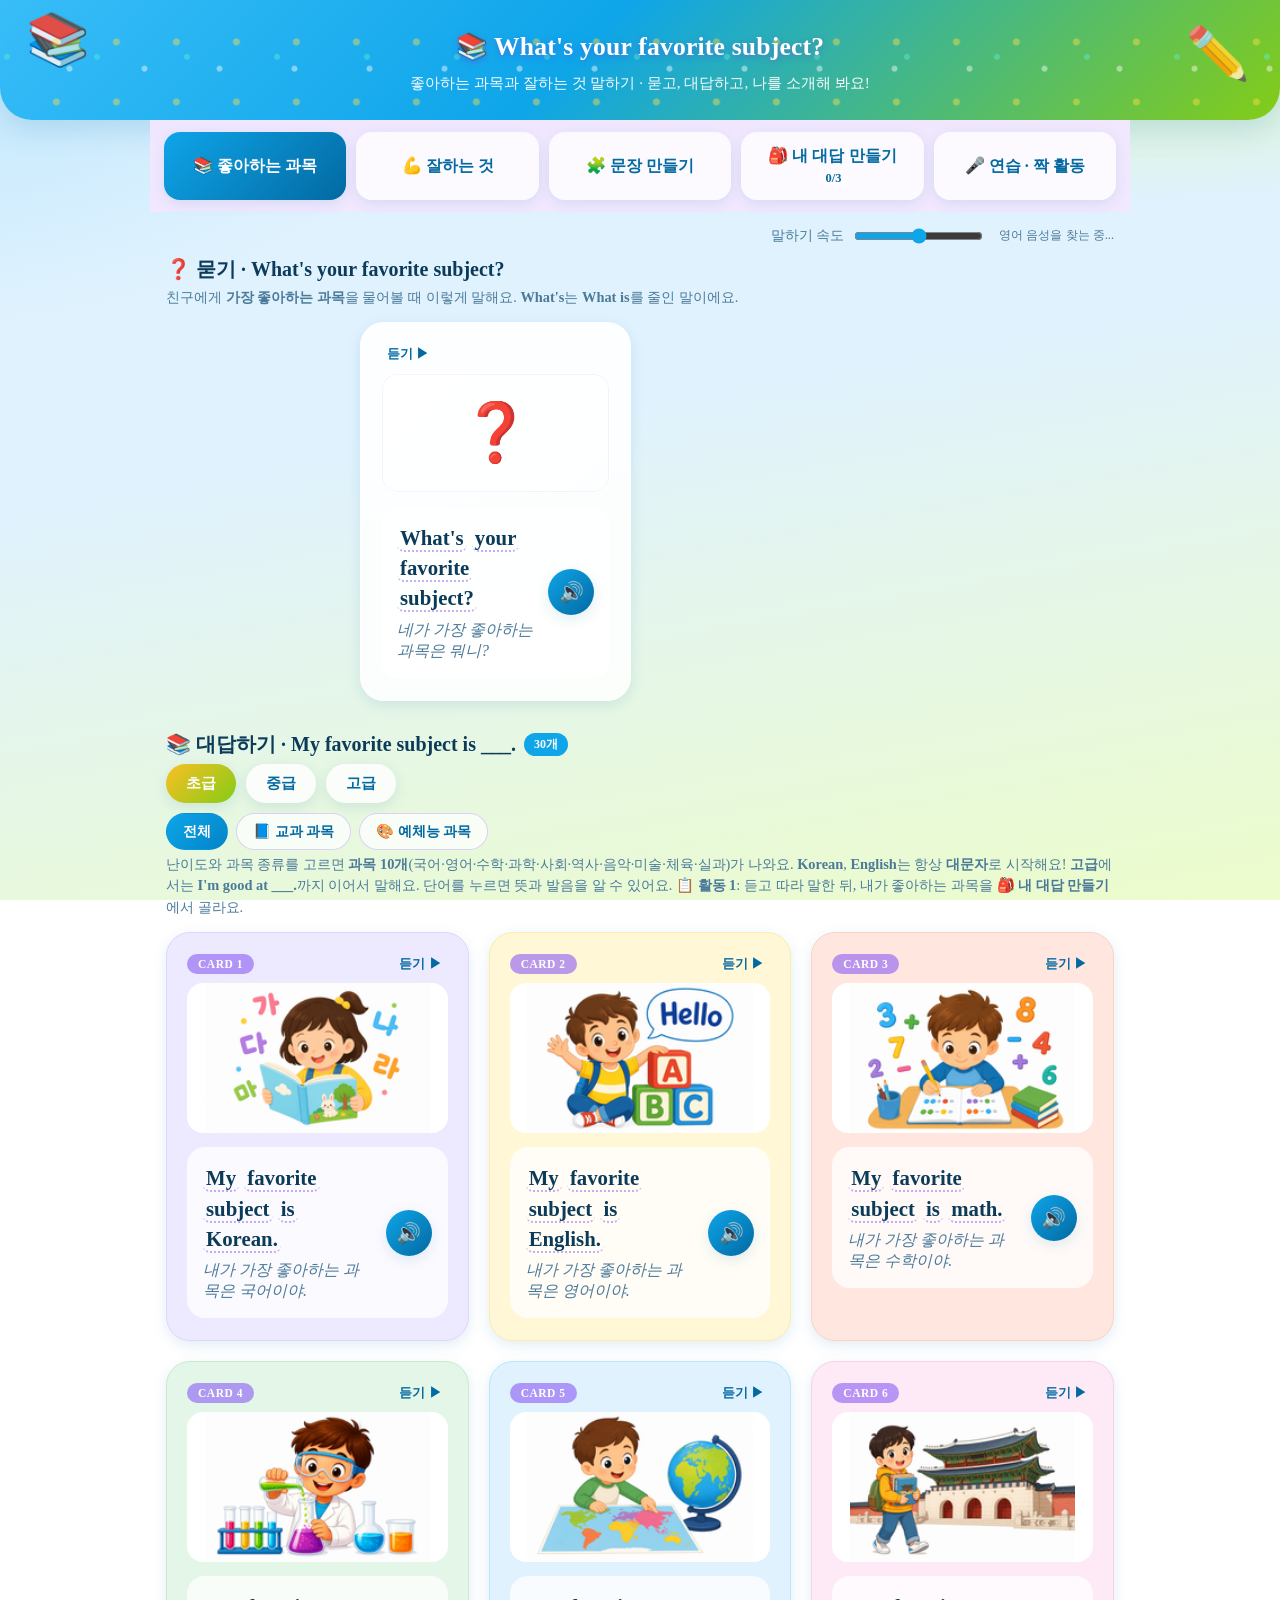
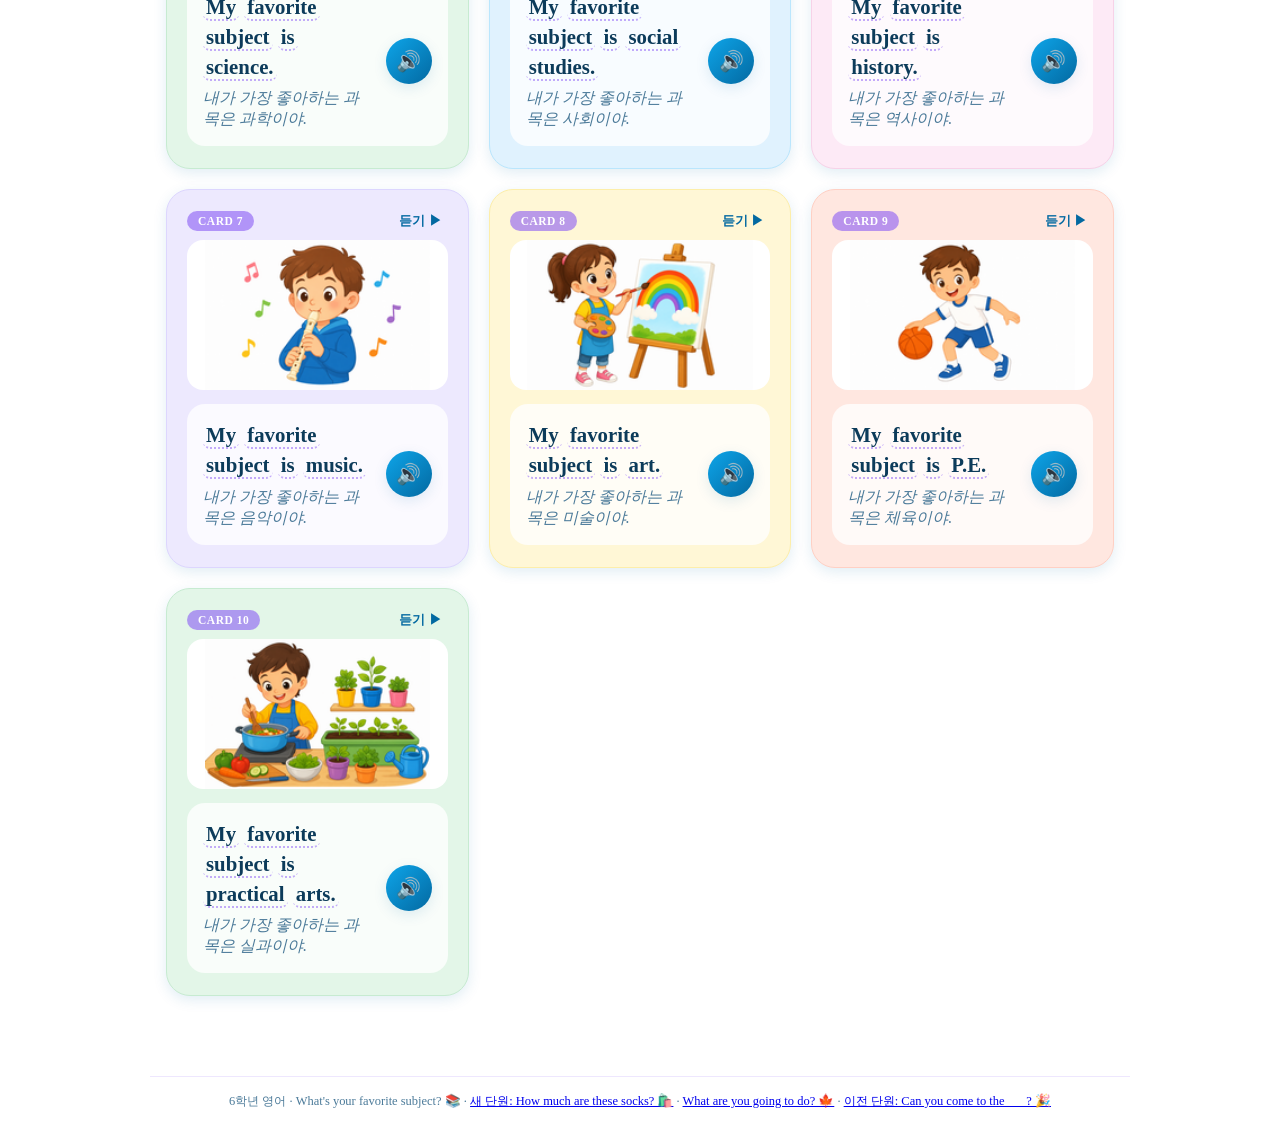
==== commit 9e3175c3: "Add 'How much are these socks?' unit app (shop theme) - New root app: shop dialog (May I help you? /" ====
--- a/favorite-subject/index.html
+++ b/favorite-subject/index.html
@@ -202,7 +202,7 @@
   </main>
 
   <footer class="app-footer">
-    <span class="voice-status">6학년 영어 · What's your favorite subject? 📚 · <a href="../index.html">새 단원: What are you going to do? 🍁</a> · <a href="../invite/index.html">이전 단원: Can you come to the ___? 🎉</a></span>
+    <span class="voice-status">6학년 영어 · What's your favorite subject? 📚 · <a href="../index.html">새 단원: How much are these socks? 🛍️</a> · <a href="../going-to/index.html">What are you going to do? 🍁</a> · <a href="../invite/index.html">이전 단원: Can you come to the ___? 🎉</a></span>
   </footer>
 
   <script src="data.js"></script>
